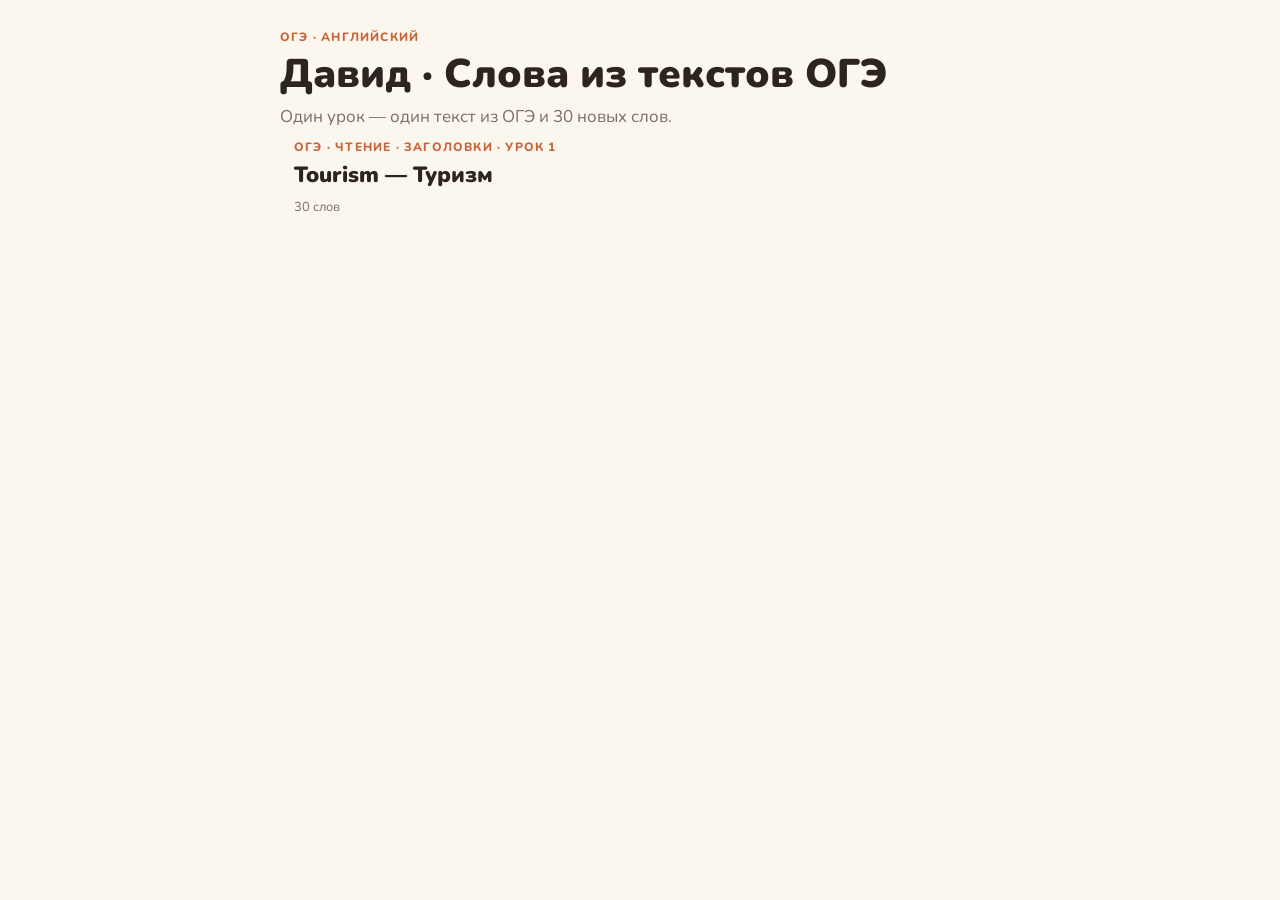
==== index.html @ 57250d03 "OGE vocabulary lesson 1: Tourism (headings) Co-Authored-By: Claude Opus 5.5 <noreply@anthropic.com> " ====
<!DOCTYPE html><html lang="ru"><head><meta charset="utf-8"><meta name="viewport" content="width=device-width,initial-scale=1">
<title>Давид · Слова ОГЭ</title><link rel="stylesheet" href="https://fonts.googleapis.com/css2?family=Nunito:wght@400;600;700;800;900&display=swap"><style>:root{
  --paper:#FBF6EE;--card:#FFFFFF;--ink:#2B2420;--muted:#7A6E66;--line:#EADFD2;
  --accent:#C8643B;--accent-soft:#F8E6DA;--teal:#2F6F6A;--teal-soft:#E1EFEC;
  --ok:#2E8B57;--ok-soft:#E0F2E7;--bad:#C0392B;--bad-soft:#FBE3DF;--mark:#FFE7A8;
  --r:14px;
  --font-display:"Nunito","Segoe UI",system-ui,-apple-system,sans-serif;
  --font-body:"Nunito","Segoe UI",system-ui,-apple-system,sans-serif;
}
*{box-sizing:border-box}
html{scroll-behavior:smooth;-webkit-text-size-adjust:100%}
body{margin:0;background:var(--paper);color:var(--ink);font-family:var(--font-body);font-size:17px;line-height:1.5}
.wrap{max-width:720px;margin:0 auto;padding:0 14px}
button{font:inherit;color:inherit;cursor:pointer}

/* hero */
.hero{padding:28px 0 8px}
.eyebrow{font-size:12px;letter-spacing:.1em;text-transform:uppercase;color:var(--accent);font-weight:800;margin:0 0 6px}
h1{font-family:var(--font-display);font-weight:900;font-size:clamp(28px,7vw,40px);line-height:1.1;margin:0 0 8px}
.sub{margin:0;color:var(--muted)}

/* sticky progress */
.bar{position:sticky;top:0;z-index:20;background:rgba(251,246,238,.94);backdrop-filter:blur(6px);-webkit-backdrop-filter:blur(6px);border-bottom:1px solid var(--line)}
.bar .wrap{display:flex;align-items:center;gap:12px;padding-top:9px;padding-bottom:9px}
.track{flex:1;height:8px;background:var(--line);border-radius:99px;overflow:hidden}
.fill{height:100%;width:0;background:linear-gradient(90deg,var(--accent),#E39B5B);transition:width .4s}
.count{font-size:14px;font-weight:800;white-space:nowrap;font-variant-numeric:tabular-nums}
.count small{color:var(--muted);font-weight:600}

main{padding:6px 0 80px}
section.ex{background:var(--card);border:1px solid var(--line);border-radius:var(--r);padding:18px 16px;margin-top:18px;box-shadow:0 1px 0 rgba(0,0,0,.02)}
.ex-head{display:flex;justify-content:space-between;align-items:flex-start;gap:10px}
h2{font-family:var(--font-display);font-weight:900;font-size:22px;line-height:1.2;margin:0}
h2 .n{display:inline-flex;align-items:center;justify-content:center;width:30px;height:30px;border-radius:50%;background:var(--accent);color:#fff;font-size:15px;margin-right:8px;vertical-align:2px}
.pill{flex:none;font-size:13px;font-weight:800;padding:3px 10px;border-radius:99px;background:var(--paper);border:1px solid var(--line);color:var(--muted);font-variant-numeric:tabular-nums}
.pill.done{background:var(--ok-soft);border-color:var(--ok);color:var(--ok)}
.instr{color:var(--muted);margin:6px 0 14px;font-size:15px}

/* flashcards */
.cards{display:grid;grid-template-columns:repeat(auto-fill,minmax(150px,1fr));gap:10px}
.fc{perspective:900px;height:112px;border:0;padding:0;background:none}
.fc-in{position:relative;width:100%;height:100%;transition:transform .45s;transform-style:preserve-3d}
.fc.flip .fc-in{transform:rotateY(180deg)}
.fc-f,.fc-b{position:absolute;inset:0;border-radius:12px;display:flex;flex-direction:column;align-items:center;justify-content:center;padding:8px;text-align:center;backface-visibility:hidden;-webkit-backface-visibility:hidden}
.fc-f{background:var(--accent-soft);border:1px solid #EFCDB8}
.fc-f b{font-size:17px;line-height:1.2}
.fc-f small{color:var(--muted);font-size:12px;margin-top:4px}
.fc-b{background:var(--teal-soft);border:1px solid #BFDCD7;transform:rotateY(180deg);font-size:15px;font-weight:700;color:var(--teal)}
.say{border:0;background:none;font-size:18px;padding:2px 6px;line-height:1}
.fc .say{position:absolute;top:4px;right:4px}

/* items */
.items{display:flex;flex-direction:column;gap:14px}
.it{border-top:1px dashed var(--line);padding-top:12px}
.it:first-child{border-top:0;padding-top:0}
.q{margin:0 0 8px;font-weight:700}
.q .k{color:var(--muted);font-weight:800;margin-right:6px;font-variant-numeric:tabular-nums}
.q .gap{display:inline-block;min-width:70px;border-bottom:2px solid var(--accent);text-align:center;color:var(--accent)}
.opts{display:flex;flex-wrap:wrap;gap:8px}
.opt{border:1.5px solid var(--line);background:#fff;border-radius:10px;padding:8px 13px;font-size:16px;font-weight:700;min-height:42px;text-align:left}
.opt:active{transform:scale(.98)}
.opt.ok{background:var(--ok-soft);border-color:var(--ok);color:var(--ok)}
.opt.bad{background:var(--bad-soft);border-color:var(--bad);color:var(--bad);text-decoration:line-through}
.opt[disabled]{cursor:default}
.locked .opt:not(.ok):not(.bad){opacity:.45}

/* match */
.mgroup{display:grid;grid-template-columns:1fr 1fr;gap:8px;margin-bottom:16px}
.mgroup .opt{width:100%;font-size:15px}
.mgroup .opt.sel{border-color:var(--accent);background:var(--accent-soft)}
.mgroup .opt.gone{background:var(--ok-soft);border-color:var(--ok);color:var(--ok);opacity:.6}
.mgroup .opt.shake{animation:sh .35s}
@keyframes sh{25%{transform:translateX(-5px)}75%{transform:translateX(5px)}}

/* typing */
.row{display:flex;gap:8px}
.inp{flex:1;min-width:0;font:inherit;font-size:17px;padding:9px 12px;border:1.5px solid var(--line);border-radius:10px;background:#fff;outline:none}
.inp:focus{border-color:var(--accent)}
.inp.ok{border-color:var(--ok);background:var(--ok-soft);color:var(--ok);font-weight:700}
.inp.bad{border-color:var(--bad);background:var(--bad-soft);color:var(--bad)}
.btn{border:0;background:var(--accent);color:#fff;border-radius:10px;padding:9px 16px;font-weight:800;font-size:16px}
.btn.ghost{background:var(--paper);color:var(--ink);border:1.5px solid var(--line)}
.btn.teal{background:var(--teal)}
.fb{font-size:14.5px;margin-top:6px;font-weight:700}
.fb.ok{color:var(--ok)}.fb.bad{color:var(--bad)}
.fb .right{color:var(--ink);background:var(--mark);padding:0 4px;border-radius:4px}

/* scramble */
.slots{min-height:44px;display:flex;flex-wrap:wrap;gap:5px;padding:6px;border:1.5px dashed var(--line);border-radius:10px;margin-bottom:8px}
.tile{border:1.5px solid var(--line);background:#fff;border-radius:8px;min-width:36px;height:38px;font-weight:800;font-size:18px;text-transform:lowercase}
.tile.used{visibility:hidden}
.slots .tile{background:var(--accent-soft);border-color:#EFCDB8}

/* reading */
.text p{margin:0 0 12px}
.text .lbl{display:inline-flex;width:26px;height:26px;border-radius:7px;background:var(--teal);color:#fff;font-weight:900;font-size:14px;align-items:center;justify-content:center;margin-right:6px}
.w{background:var(--mark);border-radius:4px;padding:0 2px;cursor:pointer;border-bottom:2px solid #E8C35A}
.tip{position:fixed;z-index:50;background:var(--ink);color:#fff;padding:7px 11px;border-radius:9px;font-size:15px;font-weight:700;max-width:260px;pointer-events:none;box-shadow:0 6px 20px rgba(0,0,0,.2)}
.qs{margin:0 0 14px;padding-left:22px}
.qs li{margin-bottom:4px}
.task-row{display:flex;align-items:center;gap:10px;margin-bottom:8px}
.task-row .lbl{flex:none}
.task-row select{flex:1;font:inherit;font-size:16px;padding:8px;border:1.5px solid var(--line);border-radius:10px;background:#fff}
.task-row select.ok{border-color:var(--ok);background:var(--ok-soft)}
.task-row select.bad{border-color:var(--bad);background:var(--bad-soft)}
.stmt{margin-bottom:12px}
.stmt p{margin:0 0 6px;font-weight:700}

/* hard words + final */
.hard{display:flex;flex-wrap:wrap;gap:6px;margin-bottom:12px}
.hard span{background:var(--bad-soft);color:var(--bad);border-radius:99px;padding:4px 10px;font-weight:700;font-size:14px}
.big{font-size:44px;font-weight:900;font-family:var(--font-display);line-height:1;margin:6px 0}
.actions{display:flex;flex-wrap:wrap;gap:8px;margin-top:12px}
.note{font-size:13px;color:var(--muted);margin-top:10px}
footer{color:var(--muted);font-size:13px;text-align:center;padding:24px 0 40px}
.task-row .lbl{display:inline-flex;width:30px;height:30px;border-radius:8px;background:var(--teal);color:#fff;font-weight:900;align-items:center;justify-content:center}
.task-row select{min-width:0;width:100%;text-overflow:ellipsis}
.fc{height:88px}
</style></head><body>
<header class="hero wrap"><p class="eyebrow">ОГЭ · Английский</p><h1>Давид · Слова из текстов ОГЭ</h1><p class="sub">Один урок — один текст из ОГЭ и 30 новых слов.</p></header>
<main class="wrap"><a class="ex" style="display:block;text-decoration:none;color:inherit" href="h01.html"><p class="eyebrow">ОГЭ · Чтение · Заголовки · Урок 1</p><h2>Tourism — Туризм</h2><p class="note">30 слов</p></a></main></body></html>
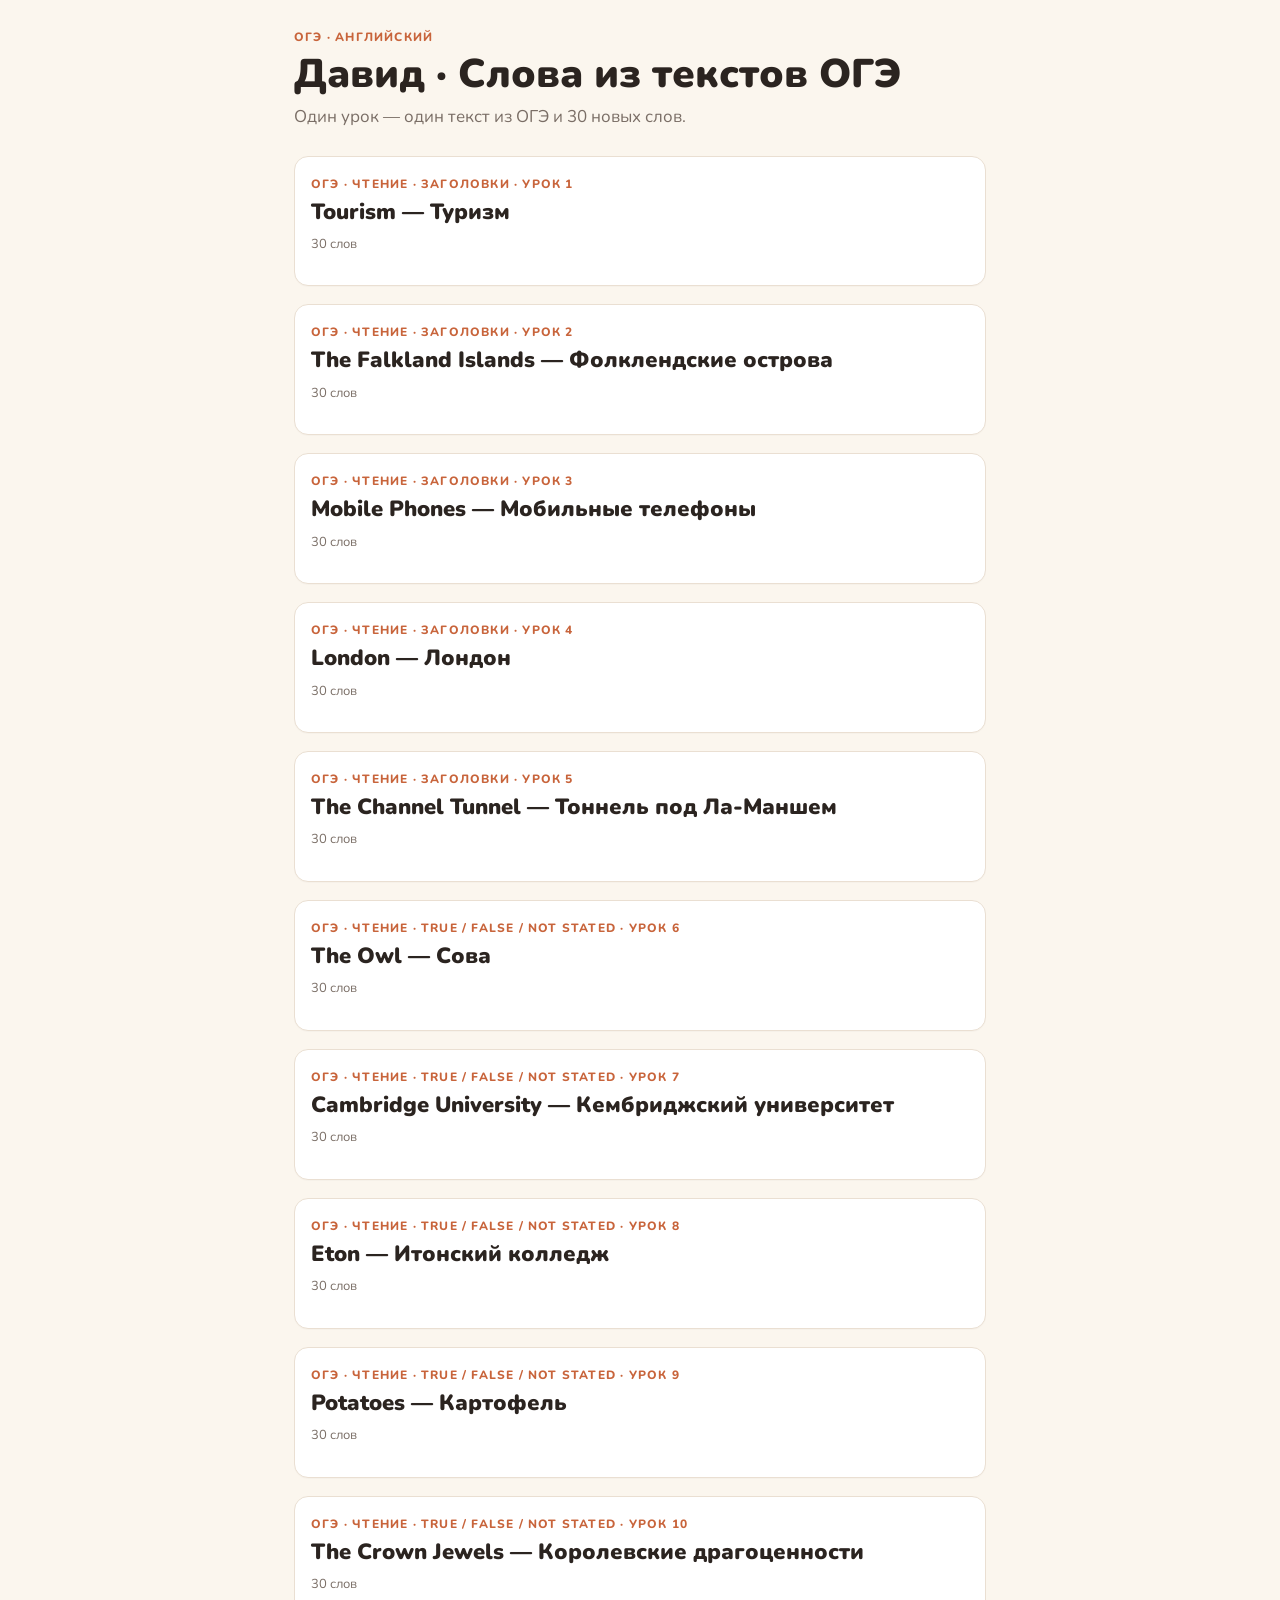
==== commit 94a15b3e: "10 OGE vocabulary lessons, split into 3 parts of 10 words + mixed tab Co-Authored-By: Claude Opus 5." ====
--- a/index.html
+++ b/index.html
@@ -14,7 +14,7 @@
 button{font:inherit;color:inherit;cursor:pointer}
 
 /* hero */
-.hero{padding:28px 0 8px}
+.hero{padding-top:28px;padding-bottom:8px}
 .eyebrow{font-size:12px;letter-spacing:.1em;text-transform:uppercase;color:var(--accent);font-weight:800;margin:0 0 6px}
 h1{font-family:var(--font-display);font-weight:900;font-size:clamp(28px,7vw,40px);line-height:1.1;margin:0 0 8px}
 .sub{margin:0;color:var(--muted)}
@@ -28,7 +28,7 @@
 .count small{color:var(--muted);font-weight:600}
 
 main{padding:6px 0 80px}
-section.ex{background:var(--card);border:1px solid var(--line);border-radius:var(--r);padding:18px 16px;margin-top:18px;box-shadow:0 1px 0 rgba(0,0,0,.02)}
+section.ex,a.ex{background:var(--card);border:1px solid var(--line);border-radius:var(--r);padding:18px 16px;margin-top:18px;box-shadow:0 1px 0 rgba(0,0,0,.02)}
 .ex-head{display:flex;justify-content:space-between;align-items:flex-start;gap:10px}
 h2{font-family:var(--font-display);font-weight:900;font-size:22px;line-height:1.2;margin:0}
 h2 .n{display:inline-flex;align-items:center;justify-content:center;width:30px;height:30px;border-radius:50%;background:var(--accent);color:#fff;font-size:15px;margin-right:8px;vertical-align:2px}
@@ -116,6 +116,23 @@
 .task-row .lbl{display:inline-flex;width:30px;height:30px;border-radius:8px;background:var(--teal);color:#fff;font-weight:900;align-items:center;justify-content:center}
 .task-row select{min-width:0;width:100%;text-overflow:ellipsis}
 .fc{height:88px}
+.bar .wrap{flex-direction:column;align-items:stretch;gap:8px}
+.tabs{display:flex;gap:6px;overflow-x:auto;scrollbar-width:none}
+.tabs::-webkit-scrollbar{display:none}
+.tab{flex:none;border:1.5px solid var(--line);background:#fff;border-radius:99px;padding:6px 14px;font-weight:800;font-size:15px}
+.tab.on{background:var(--accent);border-color:var(--accent);color:#fff}
+.tab.done:not(.on){border-color:var(--ok);color:var(--ok)}
+.tab small{font-weight:900}
+.prog{display:flex;align-items:center;gap:12px}
+.hint{color:var(--muted);font-family:ui-monospace,Menlo,monospace;letter-spacing:2px;font-weight:600}
+.rule{font-size:13.5px;color:var(--teal);font-weight:700;margin-top:3px}
+.intro{margin:18px 0 0;padding:12px 14px;background:var(--teal-soft);border-radius:12px;color:var(--teal);font-weight:700;font-size:15px}
+.next{display:block;width:100%;margin-top:18px;padding:14px;font-size:17px}
+.mcol{display:flex;flex-direction:column;gap:8px}
+.ttl{margin:0 0 10px;text-align:center;font-size:20px}
+.tiles{gap:5px}
+.slots .tile{display:inline-flex;align-items:center;justify-content:center}
+.tab{padding:6px 11px;font-size:14px}
 </style></head><body>
 <header class="hero wrap"><p class="eyebrow">ОГЭ · Английский</p><h1>Давид · Слова из текстов ОГЭ</h1><p class="sub">Один урок — один текст из ОГЭ и 30 новых слов.</p></header>
-<main class="wrap"><a class="ex" style="display:block;text-decoration:none;color:inherit" href="h01.html"><p class="eyebrow">ОГЭ · Чтение · Заголовки · Урок 1</p><h2>Tourism — Туризм</h2><p class="note">30 слов</p></a></main></body></html>+<main class="wrap"><a class="ex" style="display:block;text-decoration:none;color:inherit" href="h01.html"><p class="eyebrow">ОГЭ · Чтение · Заголовки · Урок 1</p><h2>Tourism — Туризм</h2><p class="note">30 слов</p></a><a class="ex" style="display:block;text-decoration:none;color:inherit" href="h02.html"><p class="eyebrow">ОГЭ · Чтение · Заголовки · Урок 2</p><h2>The Falkland Islands — Фолклендские острова</h2><p class="note">30 слов</p></a><a class="ex" style="display:block;text-decoration:none;color:inherit" href="h03.html"><p class="eyebrow">ОГЭ · Чтение · Заголовки · Урок 3</p><h2>Mobile Phones — Мобильные телефоны</h2><p class="note">30 слов</p></a><a class="ex" style="display:block;text-decoration:none;color:inherit" href="h04.html"><p class="eyebrow">ОГЭ · Чтение · Заголовки · Урок 4</p><h2>London — Лондон</h2><p class="note">30 слов</p></a><a class="ex" style="display:block;text-decoration:none;color:inherit" href="h05.html"><p class="eyebrow">ОГЭ · Чтение · Заголовки · Урок 5</p><h2>The Channel Tunnel — Тоннель под Ла-Маншем</h2><p class="note">30 слов</p></a><a class="ex" style="display:block;text-decoration:none;color:inherit" href="t01.html"><p class="eyebrow">ОГЭ · Чтение · True / False / Not stated · Урок 6</p><h2>The Owl — Сова</h2><p class="note">30 слов</p></a><a class="ex" style="display:block;text-decoration:none;color:inherit" href="t02.html"><p class="eyebrow">ОГЭ · Чтение · True / False / Not stated · Урок 7</p><h2>Cambridge University — Кембриджский университет</h2><p class="note">30 слов</p></a><a class="ex" style="display:block;text-decoration:none;color:inherit" href="t03.html"><p class="eyebrow">ОГЭ · Чтение · True / False / Not stated · Урок 8</p><h2>Eton — Итонский колледж</h2><p class="note">30 слов</p></a><a class="ex" style="display:block;text-decoration:none;color:inherit" href="t04.html"><p class="eyebrow">ОГЭ · Чтение · True / False / Not stated · Урок 9</p><h2>Potatoes — Картофель</h2><p class="note">30 слов</p></a><a class="ex" style="display:block;text-decoration:none;color:inherit" href="t05.html"><p class="eyebrow">ОГЭ · Чтение · True / False / Not stated · Урок 10</p><h2>The Crown Jewels — Королевские драгоценности</h2><p class="note">30 слов</p></a></main></body></html>
